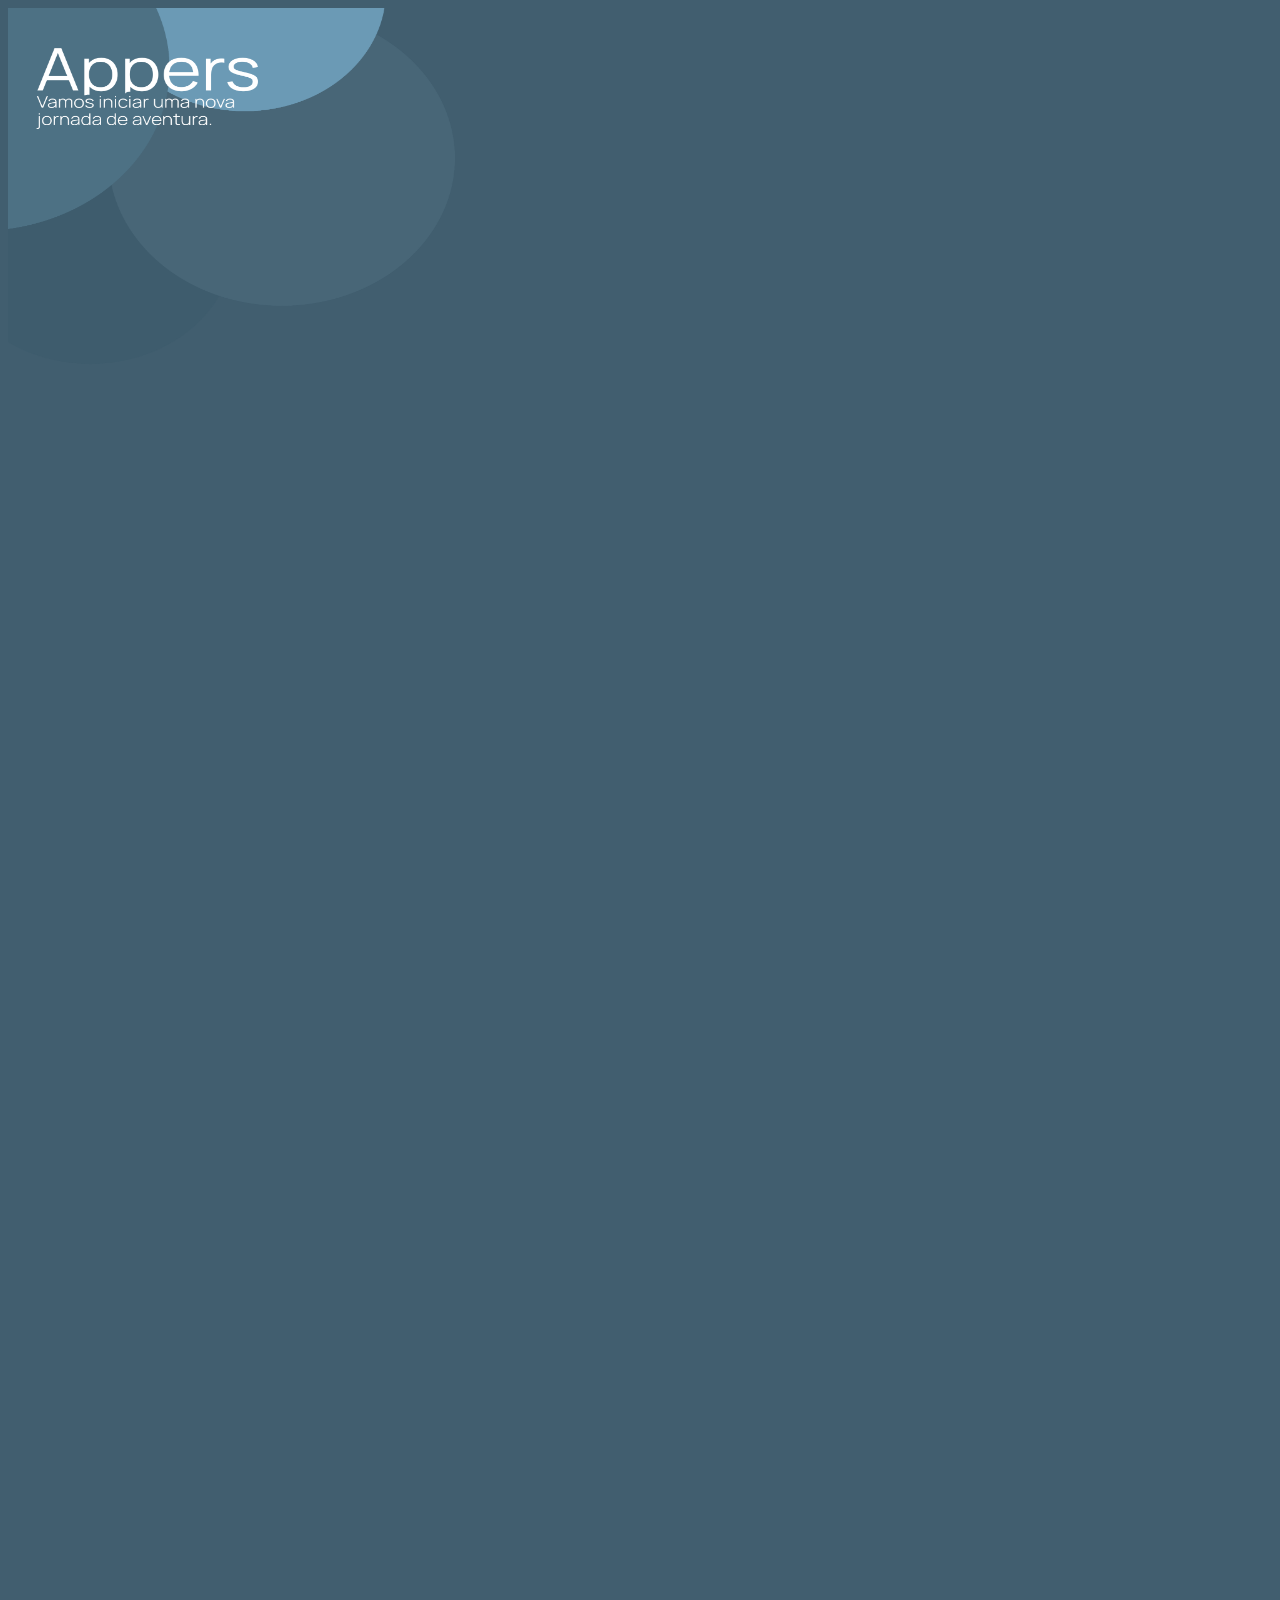
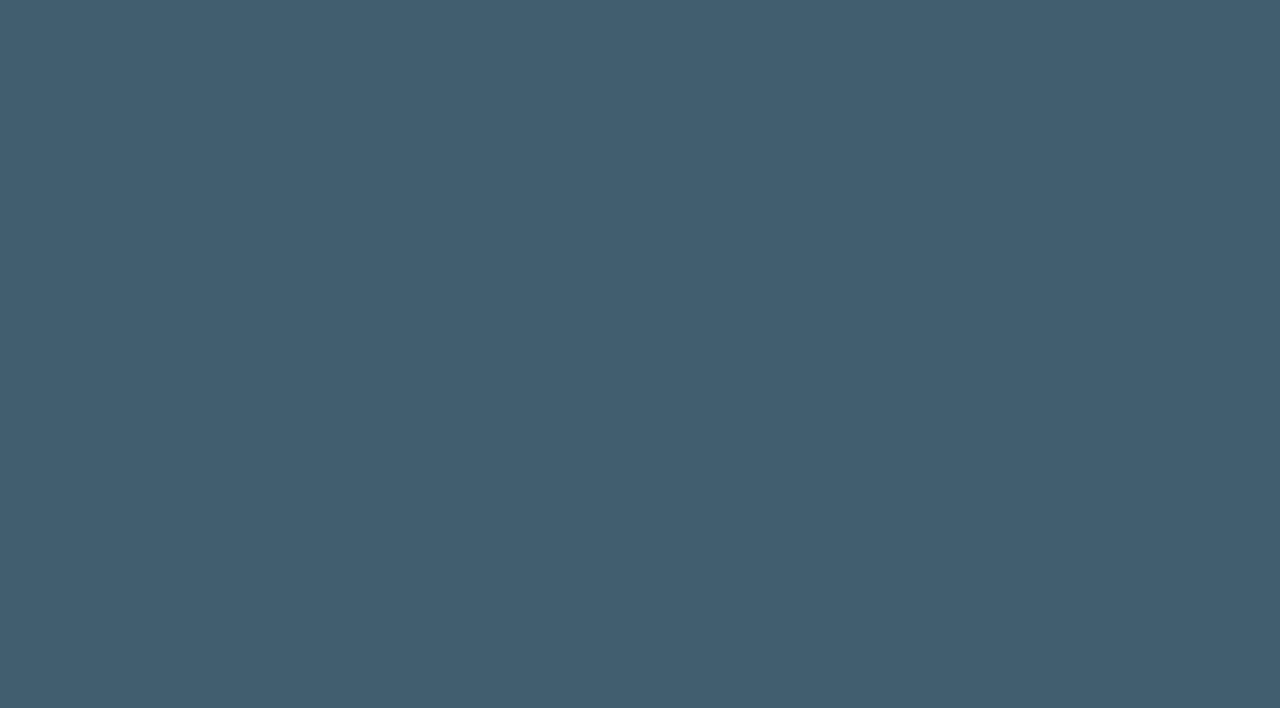
==== index.html @ 746f2c6c "Update index.html" ====
<!DOCTYPE html>
<html lang="en-US">
  <head>
    <meta charset="utf-8">
    <meta name="viewport" method="IE Edge">
    <meta http-equiv="X-UA-Compatible" content="width=device-width, initial-scale=1.0">
    <title>Welcome Appers</title>
    <link rel="stylesheet" type="text/css" href="index.css">
    <script src="index.js"></script>
    <link rel="icon" type="image/x-icon" href="icon (1).ico">
  </head>
  <body>
    <div class="topo">
      <img id="top" src="IMG_20230511_154937.png">
      <img id="center" src="IMG_20230511_160031.png">
    </div>
  </body>
</html>
---- index.css ----
html {
    background-color: #415E6F;
}

#top {
    height: auto;
    width: auto;
    position: absolute;
}

.top {
    position: relative;
}

#center {
    height: auto;
    width: auto;
    position: absolute;
    transform: translateY(5vh);
    visibility: hidden;
}
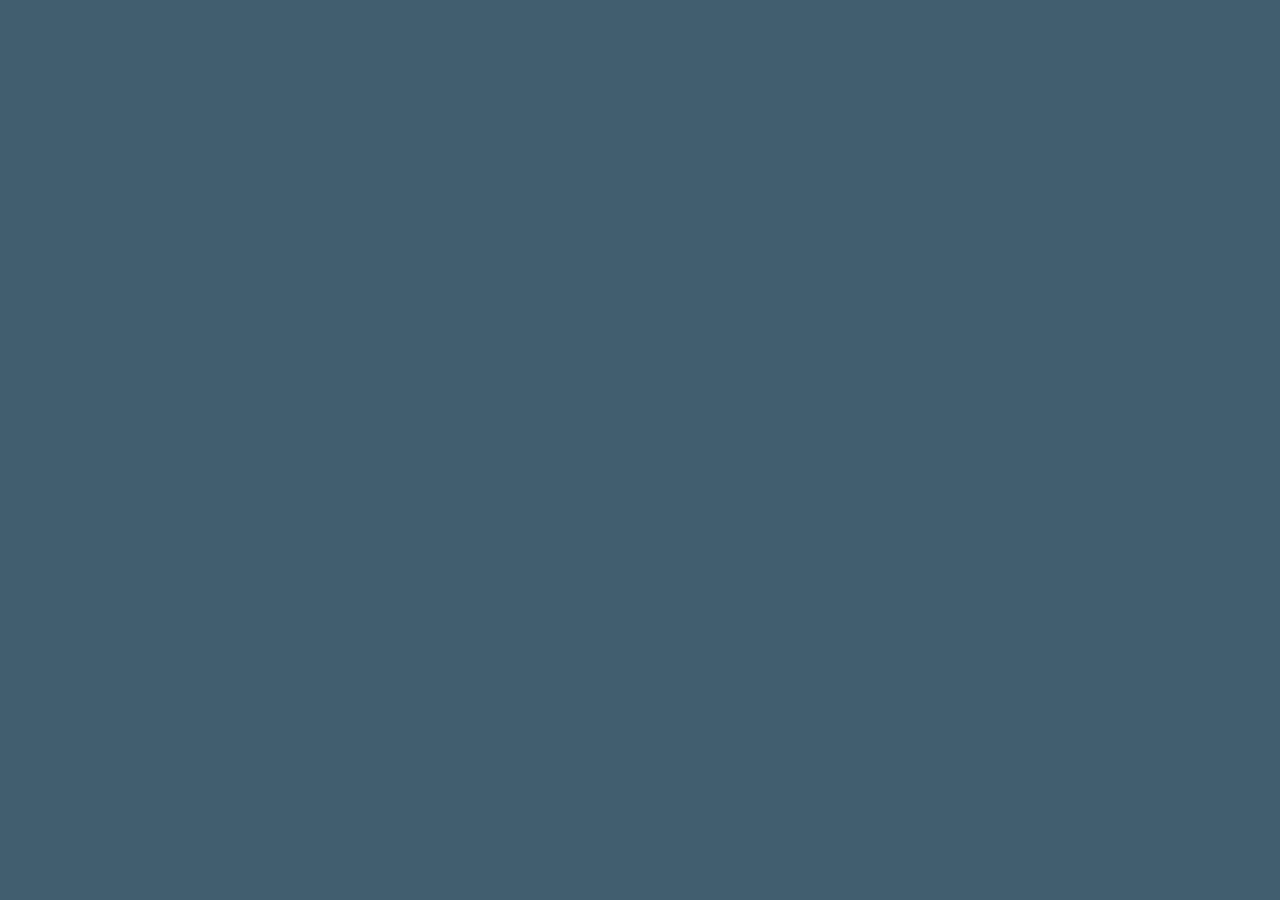
==== commit 3acb7949: "Update index.html" ====
--- a/index.html
+++ b/index.html
@@ -11,8 +11,8 @@
   </head>
   <body>
     <div class="topo">
-      <img id="top" src="IMG_20230511_154937.png">
-      <img id="center" src="IMG_20230511_160031.png">
+      <div id="top"></div>
+      <div id="center"></div>
     </div>
   </body>
 </html>
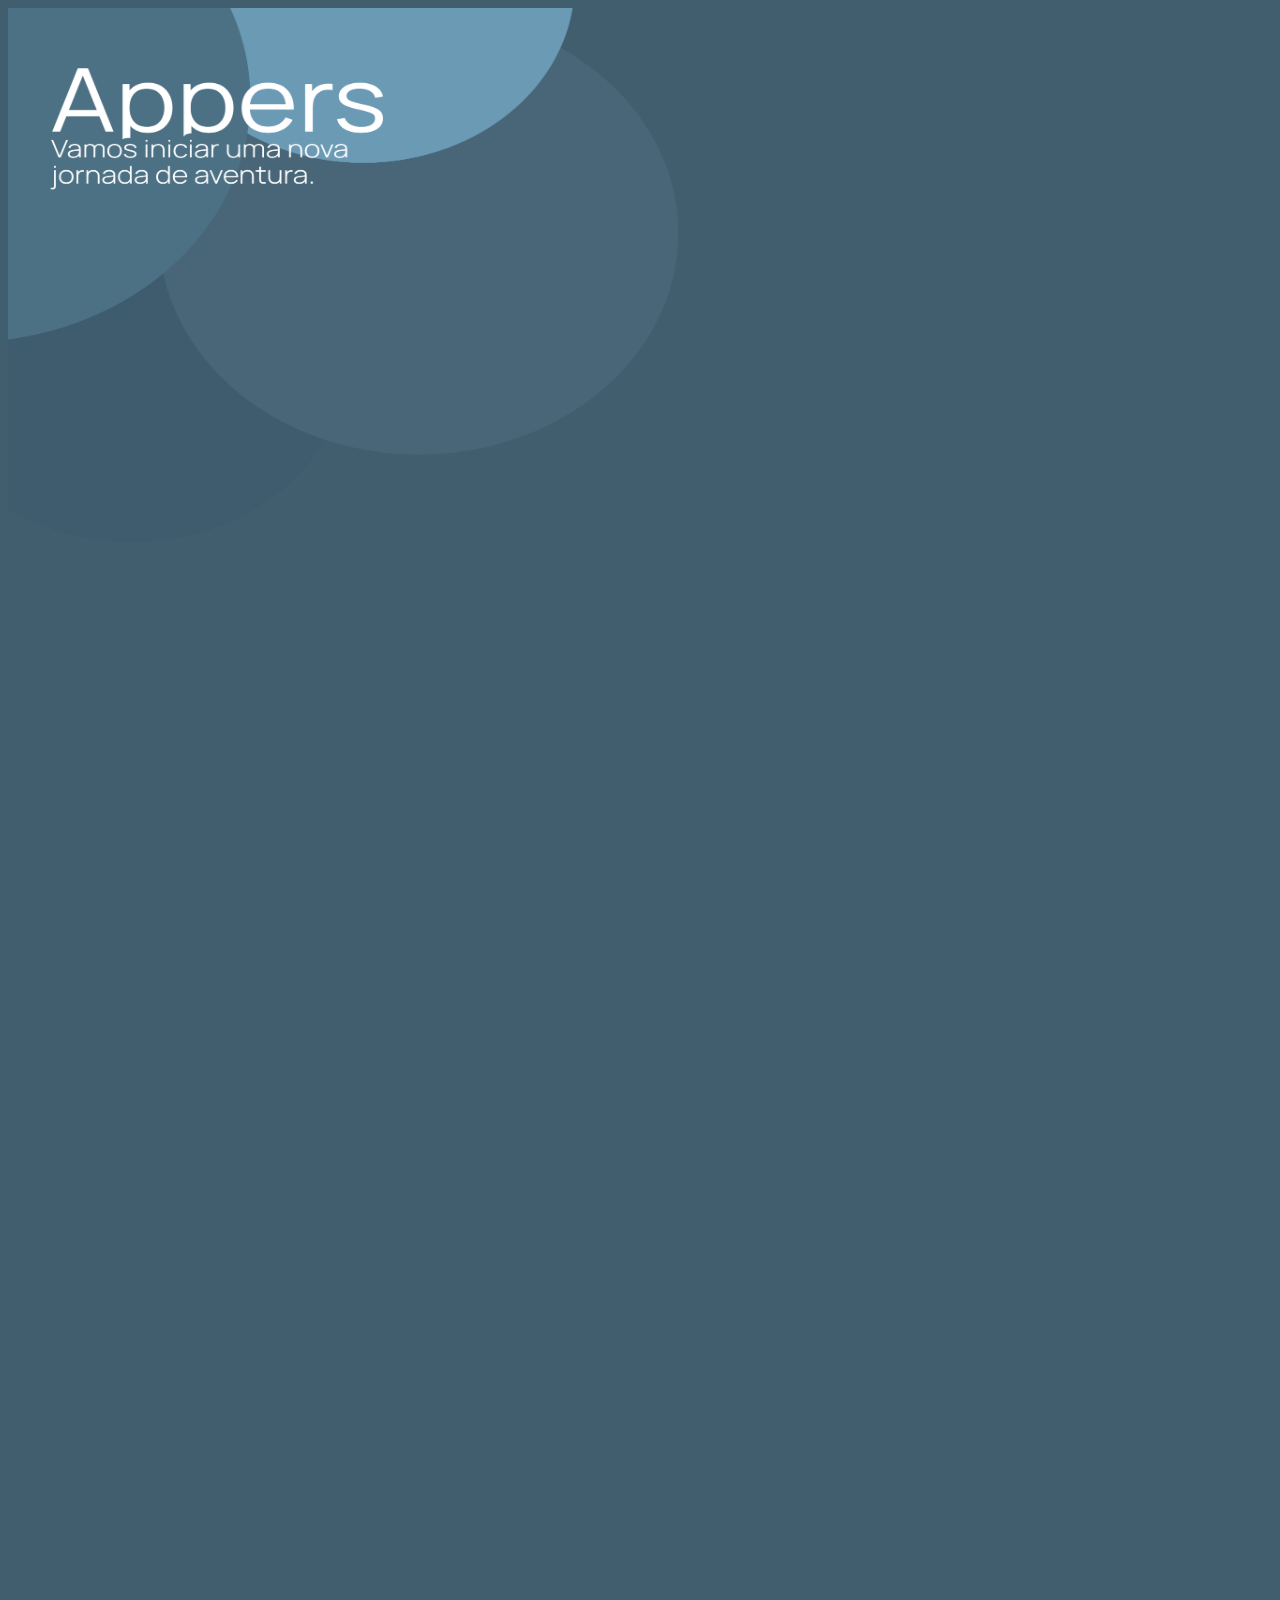
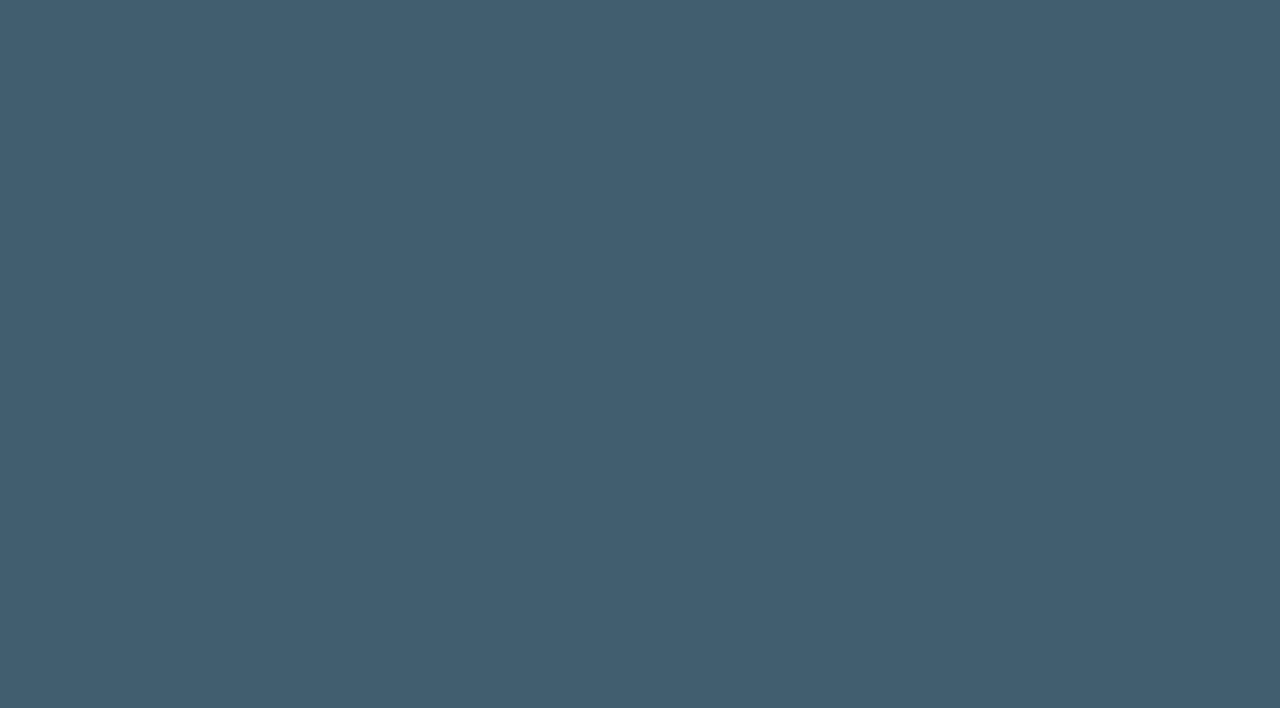
==== commit 7cce5b82: "Update index.html" ====
--- a/index.html
+++ b/index.html
@@ -11,8 +11,8 @@
   </head>
   <body>
     <div class="topo">
-      <div id="top"></div>
-      <div id="center"></div>
+      <img id="top" src="IMG_20230511_154937.png">
+      <img id="center" src="IMG_20230511_160031.png">
     </div>
   </body>
 </html>
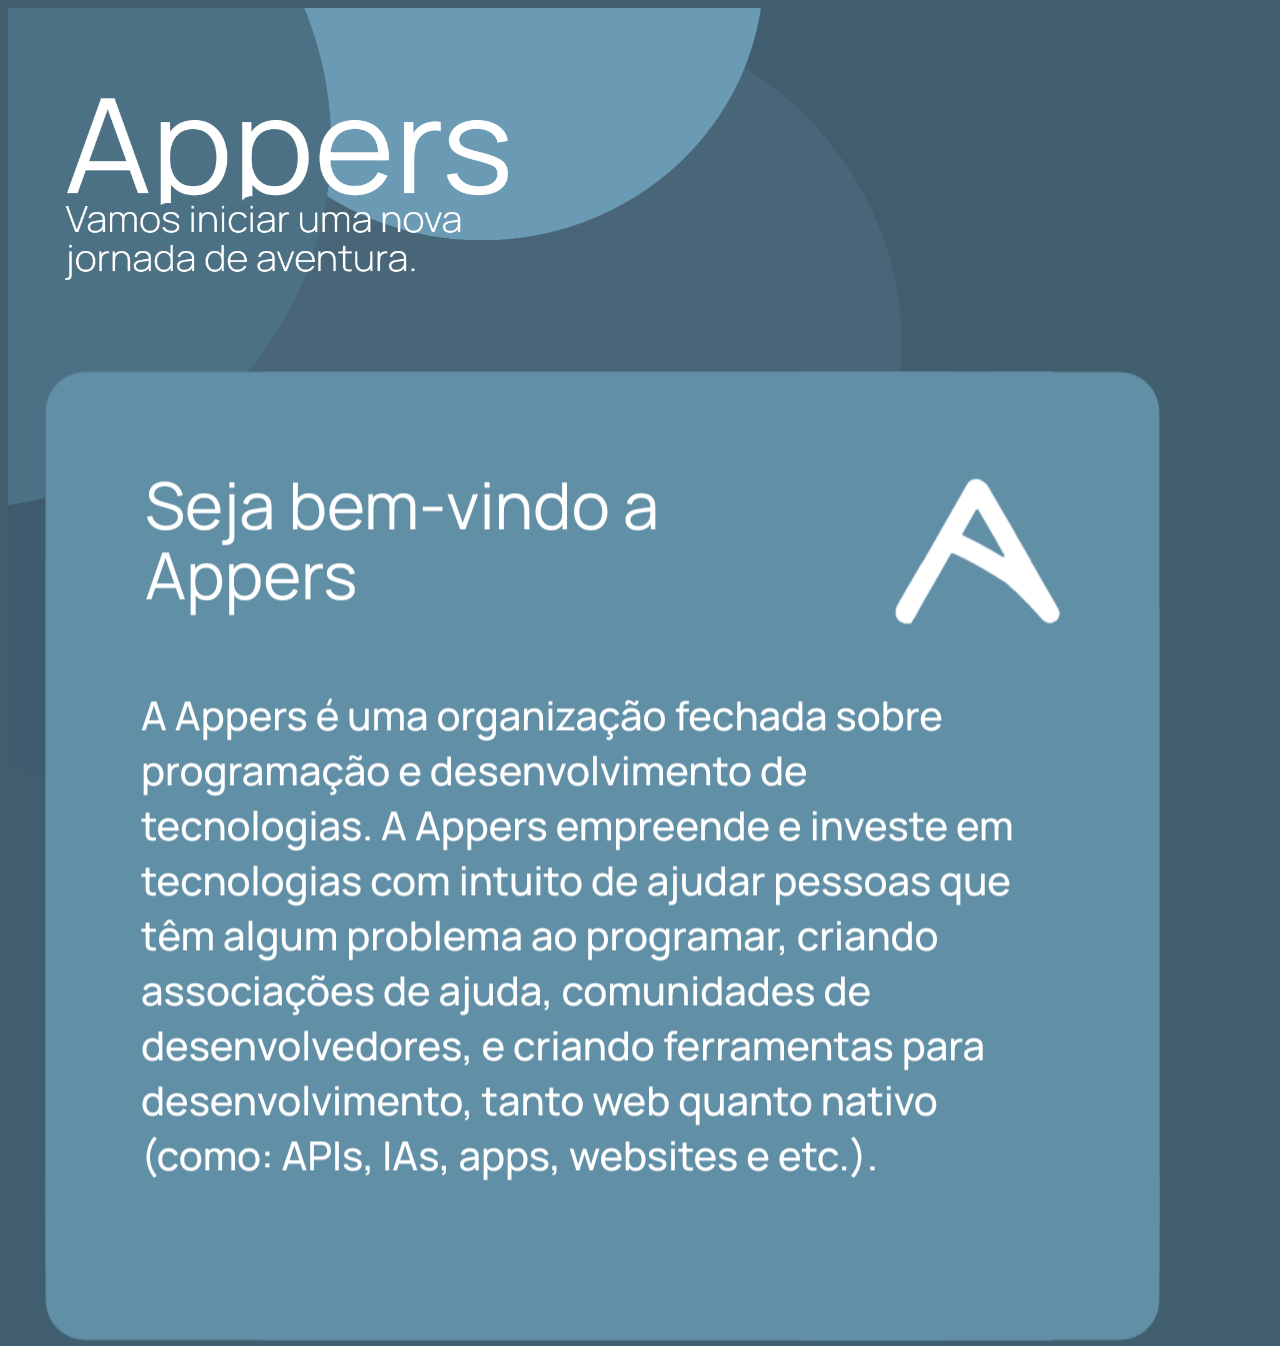
==== commit 0149842f: "Update index.html" ====
--- a/index.html
+++ b/index.html
@@ -1,5 +1,5 @@
 <!DOCTYPE html>
-<html lang="en-US">
+<html lang="pt-BR">
   <head>
     <meta charset="utf-8">
     <meta name="viewport" method="IE Edge">
@@ -13,6 +13,7 @@
     <div class="topo">
       <img id="top" src="IMG_20230511_154937.png">
       <img id="center" src="IMG_20230511_160031.png">
+      <button id="go">Entre agora</button>
     </div>
   </body>
 </html>
--- a/index.css
+++ b/index.css
@@ -16,6 +16,5 @@
     height: auto;
     width: auto;
     position: absolute;
-    transform: translateY(5vh);
-    visibility: hidden;
+    margin-top: 25vh;
 }
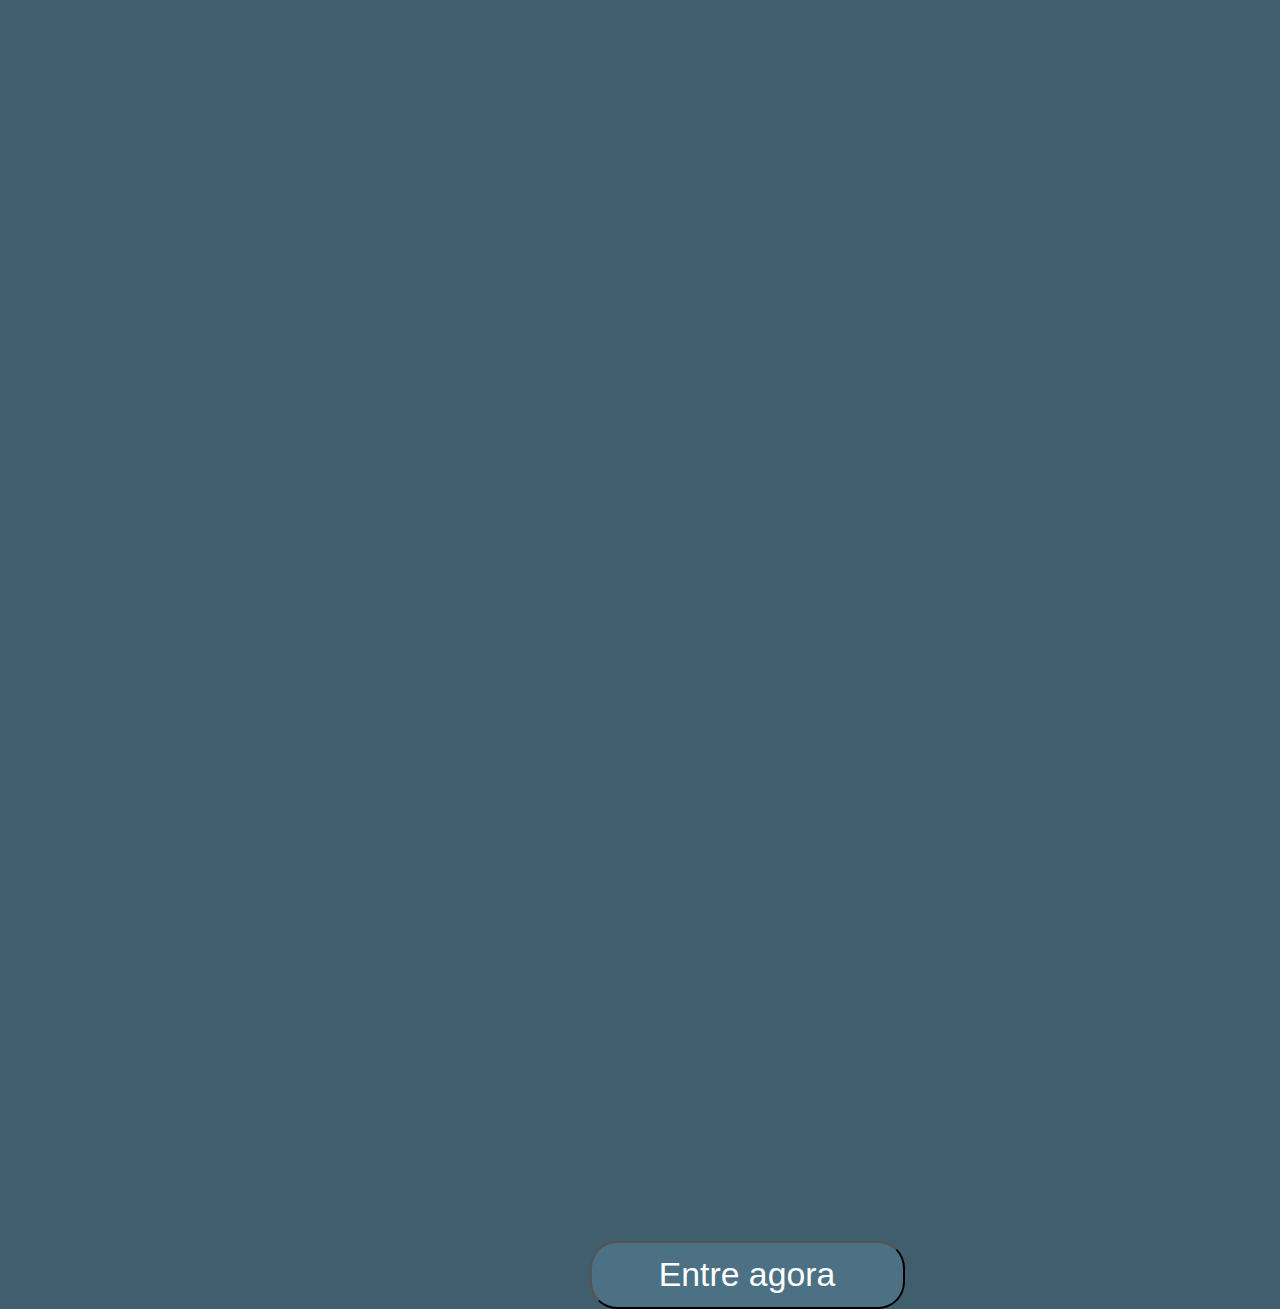
==== commit a458308d: "Update index.html" ====
--- a/index.html
+++ b/index.html
@@ -4,16 +4,18 @@
     <meta charset="utf-8">
     <meta name="viewport" method="IE Edge">
     <meta http-equiv="X-UA-Compatible" content="width=device-width, initial-scale=1.0">
-    <title>Welcome Appers</title>
+    <title>Bem-vindo a Appers</title>
     <link rel="stylesheet" type="text/css" href="index.css">
     <script src="index.js"></script>
     <link rel="icon" type="image/x-icon" href="icon (1).ico">
   </head>
   <body>
     <div class="topo">
-      <img id="top" src="IMG_20230511_154937.png">
-      <img id="center" src="IMG_20230511_160031.png">
-      <button id="go">Entre agora</button>
+      <div id="top"></div>
+      <div id="center"></div>
+      <div class="bt">
+        <button id="go">Entre agora</button>
+      </div>
     </div>
   </body>
 </html>
--- a/index.css
+++ b/index.css
@@ -18,3 +18,26 @@
     position: absolute;
     margin-top: 25vh;
 }
+
+.bt {
+    height: auto;
+    width: 100%;
+    position: absolute;
+    align-items: center;
+    justify-content: center;
+    display: flex;
+    margin-top: 137vh;
+    
+    margin-bottom: 3vh;
+    margin-left: 11vh;
+}
+
+#go {
+    height: 7.5vh;
+    width: 35vh;
+    color: #fff;
+    font-size: 3.75vh;
+    background-color: #4D7184;
+    border-radius: 3vh;
+    
+}
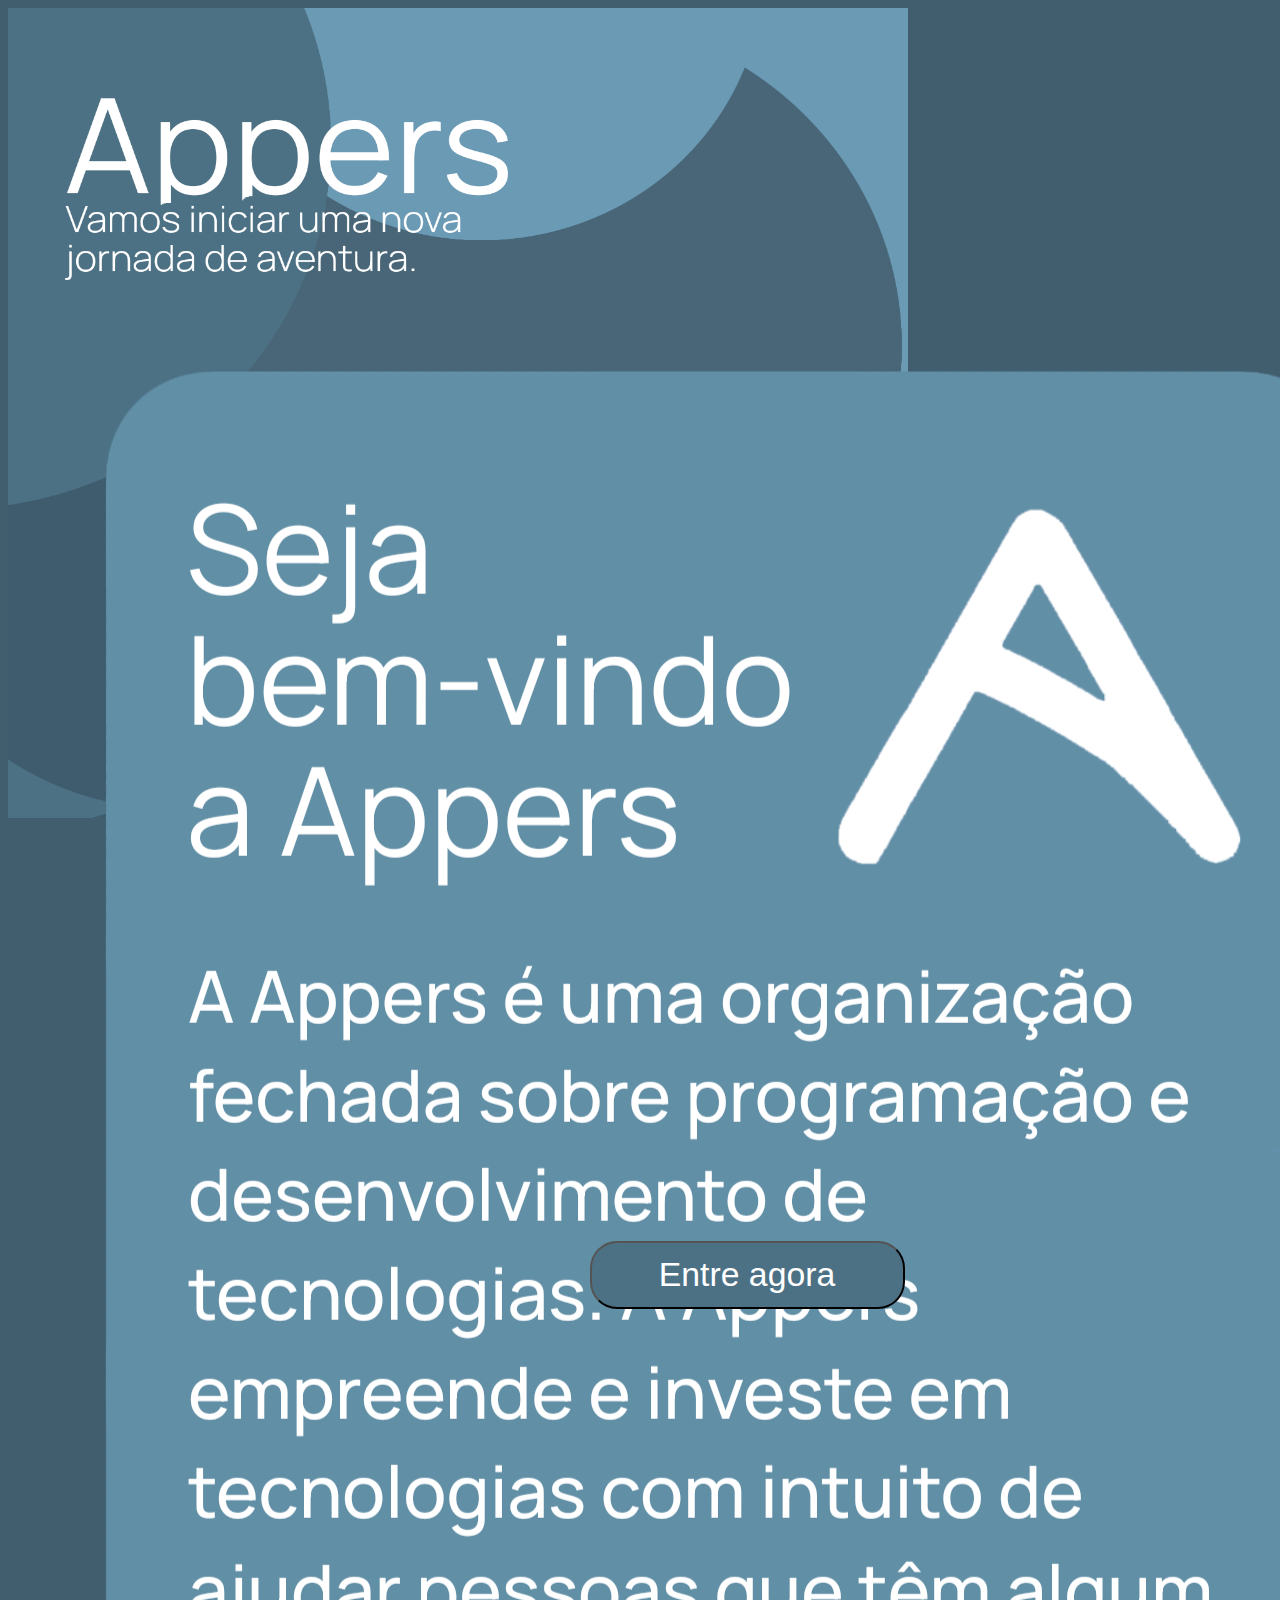
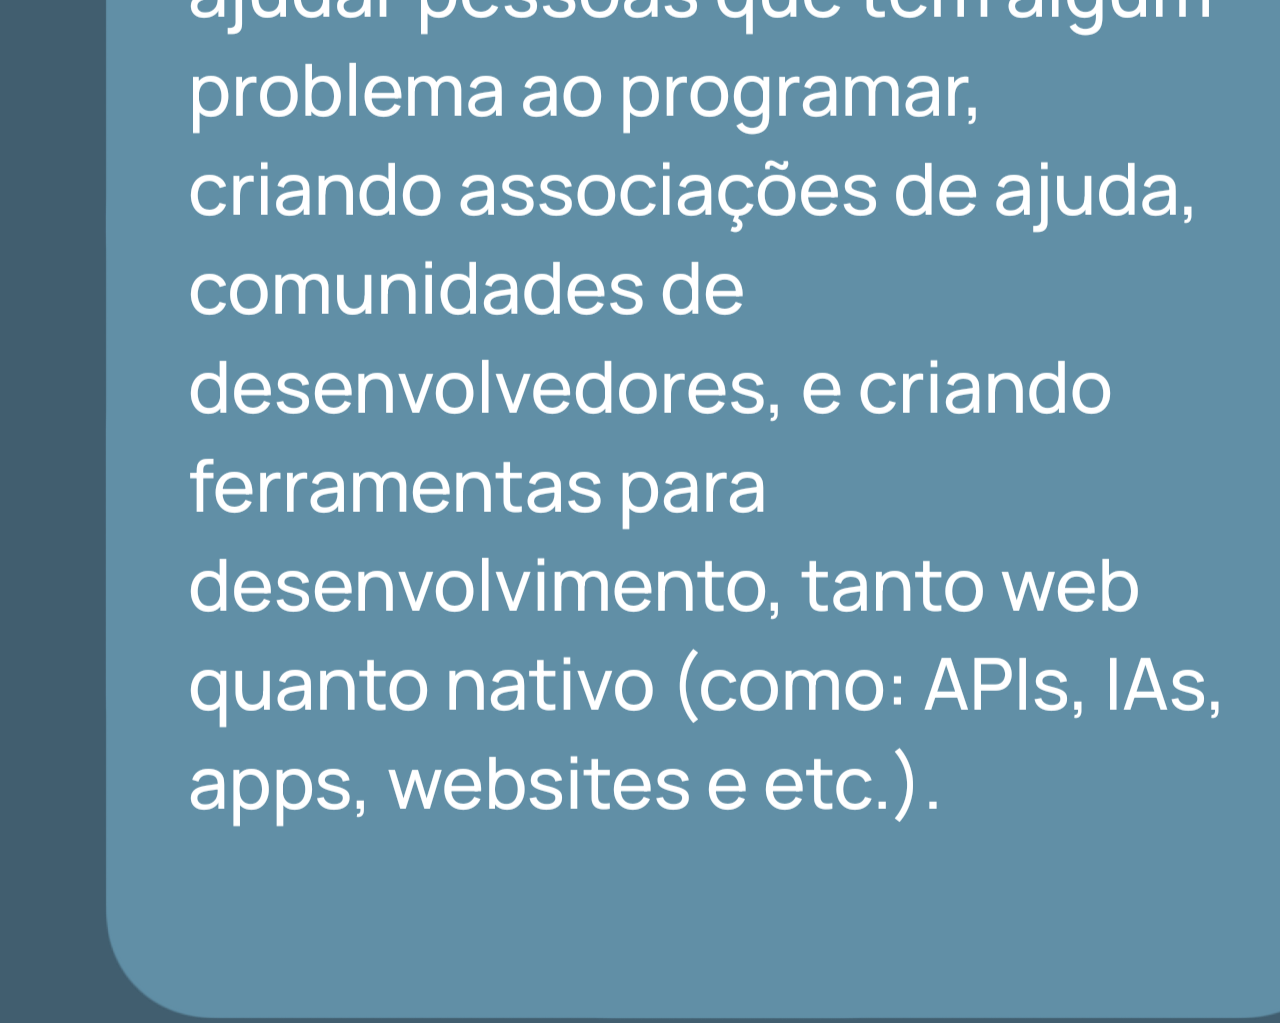
==== commit f7b51150: "Update index.html" ====
--- a/index.html
+++ b/index.html
@@ -11,8 +11,8 @@
   </head>
   <body>
     <div class="topo">
-      <div id="top"></div>
-      <div id="center"></div>
+      <img id="top" src="IMG_20230511_154937.png">
+      <img id="center" src="IMG_20230511_160031.png">
       <div class="bt">
         <button id="go">Entre agora</button>
       </div>
--- a/index.css
+++ b/index.css
@@ -6,6 +6,7 @@
     height: auto;
     width: auto;
     position: absolute;
+    background-image: url('IMG_20230511_154937.png');
 }
 
 .top {
@@ -17,6 +18,7 @@
     width: auto;
     position: absolute;
     margin-top: 25vh;
+    background-image: url('IMG_20230511_160031.png');
 }
 
 .bt {
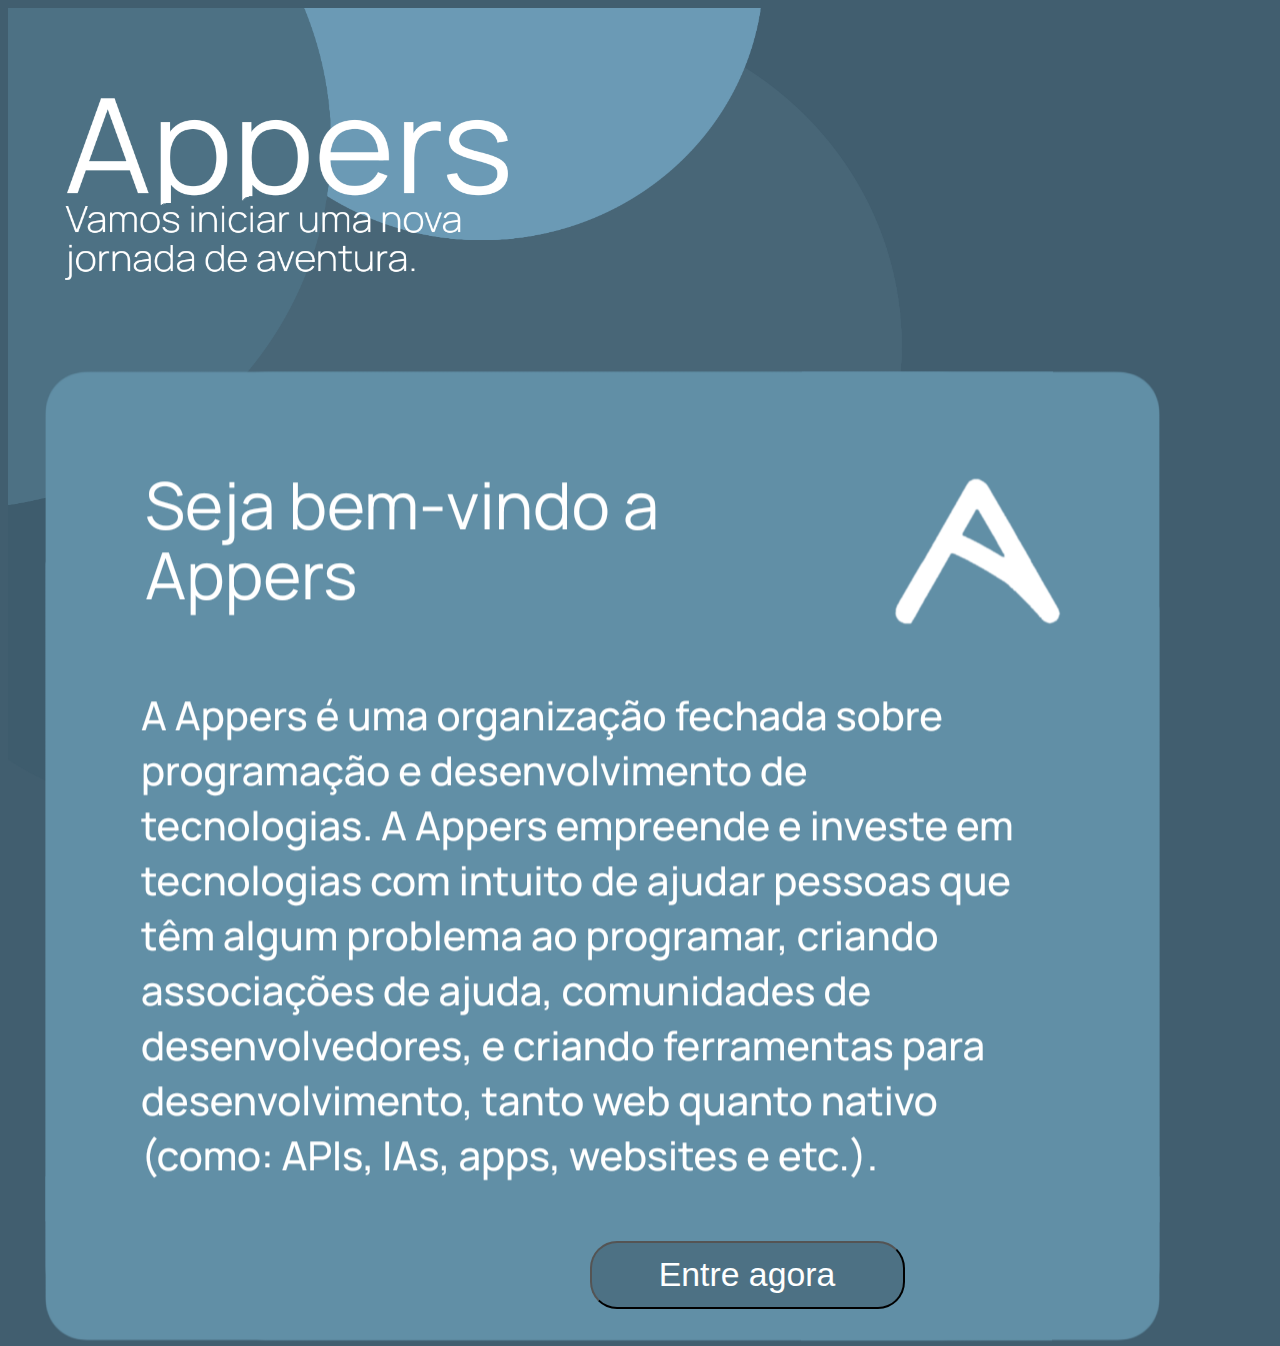
==== commit 90479584: "Update index.html" ====
--- a/index.html
+++ b/index.html
@@ -8,6 +8,9 @@
     <link rel="stylesheet" type="text/css" href="index.css">
     <script src="index.js"></script>
     <link rel="icon" type="image/x-icon" href="icon (1).ico">
+    <link rel="preload" href="IMG_20230511_160031.png" as="image">
+    <link rel="preload" href="IMG_20230511_154937.png" as="image">
+    <link rel="preload" href="IMG_20230512_134202.png" as="image">
   </head>
   <body>
     <div class="topo">
--- a/index.css
+++ b/index.css
@@ -6,7 +6,6 @@
     height: auto;
     width: auto;
     position: absolute;
-    background-image: url('IMG_20230511_154937.png');
 }
 
 .top {
@@ -18,7 +17,6 @@
     width: auto;
     position: absolute;
     margin-top: 25vh;
-    background-image: url('IMG_20230511_160031.png');
 }
 
 .bt {
